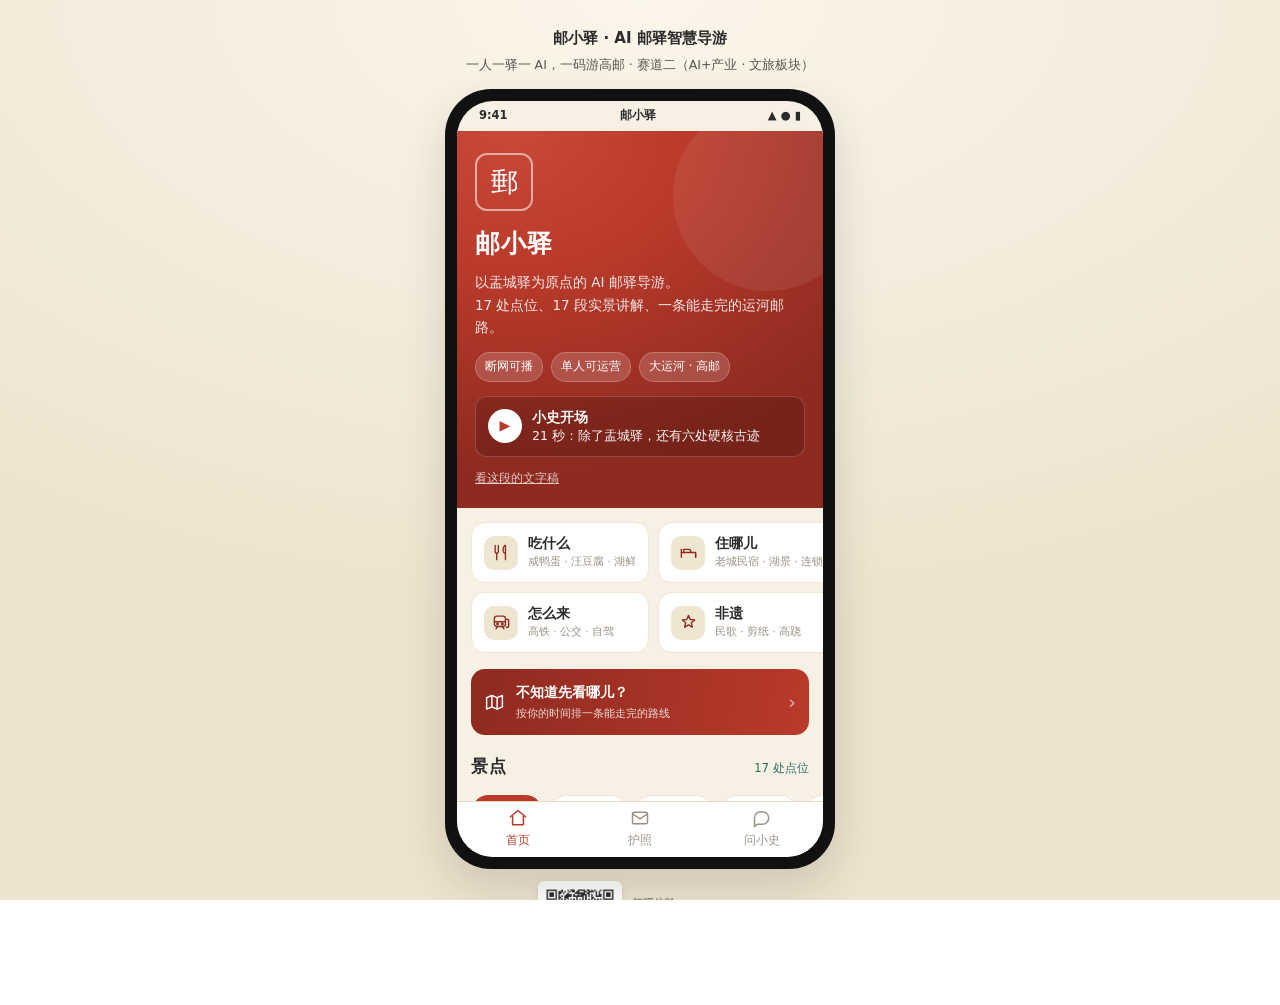
==== docs/index.html @ 798bd51b "feat(pages): 新增 docs/ 作为 GitHub Pages 静态源（不含音频与 key） - build.py 自动同步 docs/：前端运行文件 + 图片，跳过 15MB 音频 - " ====
<!DOCTYPE html>
<html lang="zh-CN">
<head>
<meta charset="utf-8">
<meta name="viewport" content="width=device-width,initial-scale=1,viewport-fit=cover">
<meta name="theme-color" content="#8E2A1F">
<meta name="description" content="邮小驿 · 高邮 AI 邮驿智慧导游：17 处点位讲解、路线生成、数字集邮护照、AI 问答">
<title>邮小驿 · 一码游高邮</title>
<link rel="stylesheet" href="app.css">
</head>
<body>

<div class="page-head">
  <b>邮小驿 · AI 邮驿智慧导游</b>
  一人一驿一 AI，一码游高邮 · 赛道二（AI+产业 · 文旅板块）
</div>

<div class="phone">
  <div class="screen">

    <div class="statusbar"><span>9:41</span><span>邮小驿</span><span>▲ ● ▮</span></div>

    <div class="app-body">
      <div class="banner" id="banner">联网暂时不可用，已切回本地知识库（断网也可继续使用）</div>

      <!-- ============ 首页 ============ -->
      <section class="page active" id="pg-home">
        <div class="hero">
          <div class="seal" id="seal">郵</div>
          <h1>邮小驿</h1>
          <p>以盂城驿为原点的 AI 邮驿导游。<br>17 处点位、17 段实景讲解、一条能走完的运河邮路。</p>
          <div class="badges">
            <span>断网可播</span><span>单人可运营</span><span>大运河 · 高邮</span>
          </div>
          <div class="intro-line" id="introLine">
            <div class="play">▶</div>
            <div class="txt"><b>小史开场</b>21 秒：除了盂城驿，还有六处硬核古迹</div>
          </div>
          <div class="intro-more">
            <button id="introTextBtn">看这段的文字稿</button>
            <div class="intro-text" id="introText"></div>
          </div>
        </div>

        <div class="entry-grid">
          <button class="entry" data-entry="food">
            <div class="e-ico"><svg viewBox="0 0 24 24" fill="none" stroke="currentColor" stroke-width="1.7" stroke-linecap="round" stroke-linejoin="round"><path d="M4 3v8a2 2 0 0 0 2 2h0a2 2 0 0 0 2-2V3"/><path d="M6 13v8"/><path d="M16 3c-1.5 1.5-2 3.5-2 5.5S15 13 16 13h1v8"/><path d="M17 3v10"/></svg></div>
            <div class="e-txt"><b>吃什么</b><span>咸鸭蛋 · 汪豆腐 · 湖鲜</span></div>
          </button>
          <button class="entry" data-entry="stay">
            <div class="e-ico"><svg viewBox="0 0 24 24" fill="none" stroke="currentColor" stroke-width="1.7" stroke-linecap="round" stroke-linejoin="round"><path d="M3 18V8"/><path d="M3 12h18v6"/><path d="M21 18v-4"/><path d="M6 12V8h6a3 3 0 0 1 3 3v1"/></svg></div>
            <div class="e-txt"><b>住哪儿</b><span>老城民宿 · 湖景 · 连锁</span></div>
          </button>
          <button class="entry" data-entry="transport">
            <div class="e-ico"><svg viewBox="0 0 24 24" fill="none" stroke="currentColor" stroke-width="1.7" stroke-linecap="round" stroke-linejoin="round"><rect x="3" y="4" width="14" height="13" rx="3"/><path d="M3 11h14"/><circle cx="7" cy="14" r="1"/><circle cx="13" cy="14" r="1"/><path d="M7 17l-2 3"/><path d="M13 17l2 3"/><path d="M17 8h3a1 1 0 0 1 1 1v8a1 1 0 0 1-1 1h-2"/></svg></div>
            <div class="e-txt"><b>怎么来</b><span>高铁 · 公交 · 自驾</span></div>
          </button>
          <button class="entry" data-entry="heritage">
            <div class="e-ico"><svg viewBox="0 0 24 24" fill="none" stroke="currentColor" stroke-width="1.7" stroke-linecap="round" stroke-linejoin="round"><path d="M12 3l2.2 5.2 5.6.5-4.2 3.7 1.3 5.5L12 15l-4.9 2.9 1.3-5.5-4.2-3.7 5.6-.5z"/></svg></div>
            <div class="e-txt"><b>非遗</b><span>民歌 · 剪纸 · 高跷</span></div>
          </button>
        </div>

        <div class="route-cta" data-go="route">
          <div class="rc-ico"><svg viewBox="0 0 24 24" fill="none" stroke="currentColor" stroke-width="1.7" stroke-linecap="round" stroke-linejoin="round"><path d="M9 4L3 6.5v13L9 17l6 2.5 6-2.5v-13L15 6.5z"/><path d="M9 4v13"/><path d="M15 6.5v13"/></svg></div>
          <div class="rc-txt"><b>不知道先看哪儿？</b><span>按你的时间排一条能走完的路线</span></div>
          <div class="rc-arrow">›</div>
        </div>

        <div class="sec">
          <div class="sec-h"><h3>景点</h3><span class="more" id="spotCount">17 处点位</span></div>
        </div>
        <div class="spot-filter" id="spotFilter"></div>
        <div class="spots" id="spotGrid"></div>
        <p class="hint">客流热度为示意数据，用于演示错峰提示，不代表实时客流。</p>
      </section>

      <!-- ============ 讲解 ============ -->
      <section class="page" id="pg-guide">
        <div class="backbar"><button data-go="home">‹ 返回首页</button><span>景点讲解</span></div>
        <div class="guide-top">
          <div class="row">
            <div class="thumb"><img id="gThumb" alt=""></div>
            <div>
              <h2 id="gName">盂城驿</h2>
              <div class="sub" id="gDesc">明代驿站 · 全国规模最大、保存最完好</div>
            </div>
            <button class="chg" data-go="home">换一处</button>
          </div>
          <div class="modebar" id="modebar"><i class="dot"></i><span id="modeText">演示模式 · 本地知识库 30 条</span></div>
        </div>

        <div class="voice-card" id="voiceCard">
          <button class="vbtn" id="vbtn">▶</button>
          <div class="vmeta">
            <b id="vTitle">盂城驿 · 讲解</b>
            <span id="vSub">24 秒 · 离线可播</span>
            <div class="vsrc" id="vSrc"></div>
            <div class="vprog"><i id="vprog"></i></div>
          </div>
        </div>

        <div class="intro" id="gIntro"></div>

        <div class="park" id="gPark"></div>

        <div class="sec"><div class="sec-h"><h3>这处还能问</h3><span class="more" data-go="chat">去问答</span></div></div>
        <div class="suggests" id="gSuggests"></div>
        <div style="height:8px"></div>
      </section>

      <!-- ============ 路线 ============ -->
      <section class="page" id="pg-route">
        <div class="backbar"><button data-go="home">‹ 返回首页</button><span>路线规划</span></div>
        <div class="sec"><div class="sec-h"><h3>排一条能走完的路线</h3></div></div>
        <div class="picker">
          <select id="selHours">
            <option value="0">我有半天（约 3-4 小时）</option>
            <option value="1" selected>我有一整天（约 7 小时）</option>
            <option value="2">我想住一晚（两日一夜）</option>
            <option value="3">带娃出行（少走路）</option>
            <option value="4">想看红色线路</option>
          </select>
        </div>
        <div class="picker" style="padding-top:0">
          <select id="selStyle">
            <option value="all">不限偏好</option>
            <option value="culture">偏文化古迹</option>
            <option value="food">偏吃喝</option>
            <option value="nature">偏自然风景</option>
            <option value="photo">偏拍照</option>
          </select>
        </div>
        <button class="gen-btn" id="genBtn">生成路线</button>
        <div id="routeBox"></div>
        <p class="hint">路线由规则引擎按「时长 + 偏好 + 点位热度」组合生成，热度为示意数据。</p>
      </section>

      <!-- ============ 护照 ============ -->
      <section class="page" id="pg-passport">
        <div class="passport">
          <h3>数字集邮护照</h3>
          <div class="psub">走到现场 300 米内才能盖章。集齐 17 站，兑换「运河邮路」通关礼。</div>
          <div class="progbar"><i id="progBar"></i></div>
          <div class="prog-num" id="progNum">已集 0 / 17 站</div>
        </div>

        <div class="sec"><div class="sec-h"><h3>运河邮路</h3><span class="more" id="roadToggle">切换 2D</span></div></div>
        <div class="road" id="road"></div>
        <div class="road-tip" id="roadTip">点亮已打卡的邮戳 · 点击下方邮戳册打卡</div>

        <div class="sec"><div class="sec-h"><h3>邮戳册</h3><span class="more" id="resetStamp">清除预览</span></div></div>
        <div class="stamps" id="stampGrid"></div>

        <div class="sec"><div class="sec-h"><h3>景区门票</h3><span class="more" id="ticketNote">暂未开放</span></div></div>
        <div id="ticketList"></div>

        <div class="sec"><div class="sec-h"><h3>商户工具（B 端）</h3></div></div>
        <div class="tool" id="toolCard">
          <h4>一键出宣传文案 / 短视频脚本</h4>
          <div class="tsub">小微门店没有运营，AI 代写。断网可用，联网时由模型润色。</div>
          <select id="shopSel"></select>
          <select id="tplSel">
            <option value="copy">宣传文案（朋友圈 / 大众点评）</option>
            <option value="video">短视频脚本（15 秒口播）</option>
          </select>
          <button class="gen2" id="toolGen">生成</button>
          <div class="out" id="toolOut"></div>
        </div>
        <div style="height:10px"></div>
      </section>

      <!-- ============ 问答 ============ -->
      <section class="page" id="pg-chat">
        <div class="chat-wrap">
          <div class="chat" id="chat"></div>
          <div class="suggests" id="chatSuggests"></div>
          <div class="chat-input">
            <input id="chatInput" placeholder="问点具体的：门票多少？半天怎么玩？" enterkeyhint="send">
            <button id="sendBtn">↑</button>
          </div>
        </div>
      </section>
    </div>

    <nav class="tabbar">
      <button class="tab on" id="tb-home" data-go="home"><span class="ico"><svg viewBox="0 0 24 24" fill="none" stroke="currentColor" stroke-width="1.8" stroke-linecap="round" stroke-linejoin="round"><path d="M3 10.5L12 3l9 7.5"/><path d="M5.5 9.5V20h13V9.5"/></svg></span>首页</button>
      <button class="tab" id="tb-passport" data-go="passport"><span class="ico"><svg viewBox="0 0 24 24" fill="none" stroke="currentColor" stroke-width="1.8" stroke-linecap="round" stroke-linejoin="round"><rect x="3" y="5" width="18" height="14" rx="2"/><path d="M3 7l9 6 9-6"/></svg></span>护照</button>
      <button class="tab" id="tb-chat" data-go="chat"><span class="ico"><svg viewBox="0 0 24 24" fill="none" stroke="currentColor" stroke-width="1.8" stroke-linecap="round" stroke-linejoin="round"><path d="M20 12a7.5 7.5 0 0 1-7.5 7.5H6l-3 3V12a7.5 7.5 0 0 1 7.5-7.5h2A7.5 7.5 0 0 1 20 12z"/></svg></span>问小史</button>
    </nav>

  </div>

</div>

<div class="qr-line" id="qrLine"></div>

<!-- 管理员面板 -->
<div class="sheet" id="adminSheet">
  <div class="panel">
    <h3>管理员设置</h3>
    <p>只有管理员可以开启实时联网。口令在服务端校验，页面不保存任何密钥。</p>
    <input id="adminInput" type="password" placeholder="输入管理员口令" autocomplete="off">
    <div class="kv" id="adminKv"></div>
    <div class="row">
      <button class="ghost" id="adminCancel">取消</button>
      <button class="primary" id="adminOk">解锁</button>
    </div>
  </div>
</div>

<!-- 通用详情层：吃 / 住 / 行 / 非遗 / 门票 共用 -->
<div class="sheet detail" id="detailSheet">
  <div class="panel">
    <div class="d-head">
      <h3 id="dTitle">详情</h3>
      <button class="d-close" id="dClose">✕</button>
    </div>
    <div class="d-body" id="dBody"></div>
  </div>
</div>

<div class="toast" id="toast"></div>

<script src="data.js"></script>
<!-- 本地配置：存在则用真实密钥，不存在自动降级（config.js 不入库） -->
<script>
(function () {
  var s = document.createElement("script");
  s.src = "config.js";
  s.onerror = function () {
    // 没配 config.js 时给一份安全默认值，保证功能可跑
    window.YXY_CONFIG = window.YXY_CONFIG || { map: { tk: "" }, api: { base: "" }, geo: { radius: 300 } };
  };
  document.write(s.outerHTML);
})();
</script>
<script src="shared/qa.js"></script>
<script src="shared/map.js"></script>
<script src="app.js"></script>
</body>
</html>
---- docs/app.css ----
/* 邮小驿 · 样式（移动优先，桌面 >=500px 才套手机壳） */
:root{
  --red:#B93A2B; --red-d:#8E2A1F; --teal:#2F6E63; --gold:#C99A3F;
  --ink:#2B2B2B; --ink-2:#5A554E; --paper:#F7F1E5; --paper-2:#EFE6D2; --paper-3:#E4D9C0;
  --tab-h:56px; --app-h:100vh; --safe-b:0px;
  --shadow:0 18px 44px rgba(43,43,43,.16);
  --r:14px;
}
@supports (height:100dvh){ :root{ --app-h:100dvh; } }
@supports (padding:env(safe-area-inset-bottom)){ :root{ --safe-b:env(safe-area-inset-bottom); } }

*{box-sizing:border-box;-webkit-tap-highlight-color:transparent}
html,body{height:100%;margin:0;overflow:hidden;overscroll-behavior:none}
body{
  background:var(--paper);color:var(--ink);
  font:15px/1.7 -apple-system,BlinkMacSystemFont,"PingFang SC","Microsoft YaHei",system-ui,sans-serif;
  display:block;padding:0;
}
img{display:block;max-width:100%}
button{font:inherit;color:inherit;border:0;background:none;padding:0;cursor:pointer}

/* ===== 手机壳：移动端是真全屏 ===== */
.phone{width:100%;height:var(--app-h);padding:0;background:transparent;position:relative}
.screen{width:100%;height:100%;background:var(--paper);display:flex;flex-direction:column;overflow:hidden;position:relative}

/* 真机上不需要模拟状态栏 / 桌面标题 / 二维码 */
.statusbar,.notch,.page-head{display:none}

.app-body{flex:1;min-height:0;position:relative}

.page{position:absolute;inset:0;overflow-y:auto;overflow-x:hidden;display:none;
  -webkit-overflow-scrolling:touch;overscroll-behavior:contain;
  padding-bottom:calc(var(--tab-h) + var(--safe-b) + 14px)}
.page.active{display:block;animation:fade .22s ease}
@keyframes fade{from{opacity:.4;transform:translateY(6px)}to{opacity:1;transform:none}}

/* 问答页自己管滚动，不要再叠 tabbar 内边距 */
#pg-chat{overflow:hidden;padding-bottom:0}
body.kb-open .tabbar{display:none}
.qr-line{display:none}

/* ===== 底部 tab ===== */
.tabbar{height:calc(var(--tab-h) + var(--safe-b));padding-bottom:var(--safe-b);
  display:flex;background:#fff;border-top:1px solid var(--paper-3);flex-shrink:0;z-index:20}
.tab{flex:1;display:flex;flex-direction:column;align-items:center;justify-content:center;gap:2px;
  color:#9A9288;font-size:12px;transition:color .15s}
.tab .ico{font-size:21px;line-height:1}
.tab.on{color:var(--red)}
.tab:active{background:#FBF7EE}

/* ===== 首页 hero ===== */
.hero{position:relative;padding:22px 18px 18px;background:
  radial-gradient(120% 90% at 15% 0%, #C8493A 0%, #B93A2B 42%, #8E2A1F 100%);
  color:#fff;overflow:hidden}
.hero::after{content:"";position:absolute;right:-40px;top:-30px;width:190px;height:190px;border-radius:50%;
  background:rgba(255,255,255,.07)}
.hero .seal{width:58px;height:58px;border:2px solid rgba(255,255,255,.55);border-radius:12px;
  display:flex;align-items:center;justify-content:center;font-size:27px;margin-bottom:12px}
.hero h1{margin:0 0 6px;font-size:25px;letter-spacing:1px;font-weight:700}
.hero p{margin:0;font-size:13.5px;opacity:.88;line-height:1.65}
.hero .badges{display:flex;gap:8px;flex-wrap:wrap;margin-top:14px}
.hero .badges span{font-size:11.5px;padding:4px 9px;border-radius:20px;background:rgba(255,255,255,.16);
  border:1px solid rgba(255,255,255,.22)}
.hero .intro-line{margin-top:14px;display:flex;align-items:center;gap:10px;background:rgba(0,0,0,.16);
  border:1px solid rgba(255,255,255,.18);border-radius:12px;padding:10px 12px}
.hero .intro-line .play{width:34px;height:34px;border-radius:50%;background:#fff;color:var(--red);
  display:flex;align-items:center;justify-content:center;font-size:14px;flex-shrink:0}
.hero .intro-line .txt{font-size:12.5px;line-height:1.5;opacity:.95}
.hero .intro-line .txt b{display:block;font-size:13.5px;font-weight:600}
.hero .intro-more{margin-top:8px}
.hero .intro-more button{font-size:11.5px;color:rgba(255,255,255,.75);text-decoration:underline}
.hero .intro-text{display:none;font-size:12px;line-height:1.75;color:rgba(255,255,255,.85);
  background:rgba(0,0,0,.18);border-radius:10px;padding:10px 12px;margin-top:8px}
.hero .intro-text.show{display:block}

/* 快捷入口 */
/* 首页四大入口：吃 / 住 / 行 / 非遗 */
.entry-grid{display:grid;grid-template-columns:1fr 1fr;gap:9px;padding:14px 14px 4px}
.entry{display:flex;align-items:center;gap:10px;background:#fff;border:1px solid #F0E7D4;
  border-radius:var(--r);padding:11px 12px;text-align:left;transition:transform .12s,background .12s}
.entry:active{transform:scale(.975);background:#FBF7EE}
.entry .e-ico{width:34px;height:34px;flex-shrink:0;border-radius:10px;display:flex;
  align-items:center;justify-content:center;background:var(--paper-2);color:var(--red-d)}
.entry .e-ico svg{width:19px;height:19px}
.route-cta .rc-ico svg{width:21px;height:21px;display:block}
.tabbar .ico svg{width:20px;height:20px;display:block;margin:0 auto}
.entry .e-txt{min-width:0}
.entry .e-txt b{display:block;font-size:13.5px;line-height:1.35}
.entry .e-txt span{display:block;font-size:10.5px;color:#9A9186;margin-top:1px;
  white-space:nowrap;overflow:hidden;text-overflow:ellipsis}

/* ===== 通用区块 ===== */
.sec{padding:16px 14px 4px}
.sec-h{display:flex;align-items:baseline;justify-content:space-between;margin-bottom:10px}
.sec-h h3{margin:0;font-size:16.5px;letter-spacing:.5px}
.sec-h .more{font-size:12px;color:var(--teal)}
.sec-h .more:active{opacity:.6}
.hint{font-size:11.5px;color:#9A9288;padding:2px 14px 8px;line-height:1.6}

/* 景点卡（两列实景网格） */
.spot-filter{display:flex;gap:7px;overflow-x:auto;padding:0 14px 12px;scrollbar-width:none}
.spot-filter::-webkit-scrollbar{display:none}
.spot-filter button{flex:0 0 auto;font-size:12.5px;padding:6px 12px;border-radius:20px;
  background:#fff;border:1px solid #EFE6D2;color:var(--ink-2)}
.spot-filter button.on{background:var(--red);border-color:var(--red);color:#fff}

.spots{display:grid;grid-template-columns:1fr 1fr;gap:10px;padding:0 14px 8px}
.spot{background:#fff;border-radius:var(--r);overflow:hidden;border:1px solid #F0E7D4;
  box-shadow:0 2px 10px rgba(43,43,43,.05);position:relative}
.spot:active{transform:scale(.985)}
.spot .pic{position:relative;width:100%;aspect-ratio:4/3;background:var(--paper-2);overflow:hidden}
.spot .pic img{width:100%;height:100%;object-fit:cover}
.spot .pic .cat{position:absolute;left:8px;top:8px;font-size:10.5px;color:#fff;padding:2px 7px;
  border-radius:10px;background:rgba(43,43,43,.55);backdrop-filter:blur(4px)}
.spot .pic .cat.hist{background:rgba(185,58,43,.86)}
.spot .pic .cat.museum{background:rgba(60,84,112,.86)}
.spot .pic .cat.nature{background:rgba(47,110,99,.86)}
.spot .pic .cat.food{background:rgba(201,154,63,.9)}
.spot .info{padding:9px 10px 10px}
.spot .info h4{margin:0 0 3px;font-size:14.5px;font-weight:600}
.spot .info p{margin:0;font-size:11.5px;color:#8B8378;line-height:1.5}
.spot .badge-audio{position:absolute;right:8px;bottom:8px;font-size:10px;background:rgba(255,255,255,.92);
  color:var(--red);padding:2px 7px;border-radius:10px;font-weight:600}

/* ===== 讲解页 ===== */
.guide-top{padding:14px 14px 10px;background:#fff;border-bottom:1px solid #F2EADA;position:sticky;top:0;z-index:6}
.guide-top .row{display:flex;align-items:center;gap:10px}
.guide-top .thumb{width:52px;height:52px;border-radius:11px;overflow:hidden;background:var(--paper-2);flex-shrink:0}
.guide-top .thumb img{width:100%;height:100%;object-fit:cover}
.guide-top h2{margin:0;font-size:17px;font-weight:600}
.guide-top .sub{font-size:11.5px;color:#8B8378;margin-top:2px}
.guide-top .chg{margin-left:auto;font-size:12px;color:var(--teal);flex-shrink:0}

.modebar{display:flex;align-items:center;gap:6px;font-size:11px;color:#8B8378;margin-top:9px}
.modebar .dot{width:7px;height:7px;border-radius:50%;background:#B4ADA2;flex-shrink:0}
.modebar.live .dot{background:#2FA36B;box-shadow:0 0 0 3px rgba(47,163,107,.16)}
.modebar.fail .dot{background:#D9534F;box-shadow:0 0 0 3px rgba(217,83,79,.16)}

/* 语音条 */
.voice-card{margin:12px 14px;background:#fff;border:1px solid #F0E7D4;border-radius:var(--r);padding:12px 13px;
  display:flex;align-items:center;gap:11px;box-shadow:0 2px 10px rgba(43,43,43,.05)}
.voice-card .vbtn{width:44px;height:44px;border-radius:50%;background:var(--red);color:#fff;flex-shrink:0;
  display:flex;align-items:center;justify-content:center;font-size:16px}
.voice-card.playing .vbtn{background:var(--red-d)}
.voice-card.failed .vbtn{background:#B4ADA2}
.voice-card .vmeta{flex:1;min-width:0}
.voice-card .vmeta b{font-size:13.5px;display:block;font-weight:600}
.voice-card .vmeta span{font-size:11.5px;color:#8B8378;line-height:1.5;display:block}
.voice-card .vsrc{font-size:10.5px;margin-top:3px;display:block}
.voice-card .vsrc.official{color:var(--teal)}
.voice-card .vsrc.ai{color:#A39B8E}
.voice-card .vprog{height:3px;background:var(--paper-3);border-radius:2px;margin-top:7px;overflow:hidden}
.voice-card .vprog i{display:block;height:100%;width:0;background:var(--red);transition:width .2s linear}

/* 讲解正文 */
.intro{padding:0 14px 14px}
.intro p{margin:0 0 8px;font-size:14.5px;line-height:1.85;color:#3A3733;text-align:justify}
.intro .src{font-size:11px;color:#A39B8E;margin-top:6px;line-height:1.6}

/* 问答 */
.chat-wrap{display:flex;flex-direction:column;height:100%}
.chat{flex:1;min-height:0;overflow-y:auto;-webkit-overflow-scrolling:touch;padding:12px 14px 4px;
  overscroll-behavior:contain}
.msg{display:flex;margin-bottom:12px}
.msg .bub{max-width:82%;padding:10px 12px;border-radius:12px;font-size:14px;line-height:1.7;
  white-space:pre-wrap;word-break:break-word}
.msg.ai .bub{background:#fff;border:1px solid #F0E7D4;border-top-left-radius:4px}
.msg.user{justify-content:flex-end}
.msg.user .bub{background:var(--red);color:#fff;border-top-right-radius:4px}
.msg .src{margin-top:7px;font-size:10.5px;color:#A39B8E;line-height:1.6;border-top:1px dashed #EFE6D2;padding-top:6px}
.msg .src a{color:var(--teal);text-decoration:none;display:block;overflow:hidden;text-overflow:ellipsis;white-space:nowrap}
.msg .tip{font-size:10px;color:#B4ADA2;margin-top:5px}
.msg .speak{display:inline-flex;align-items:center;justify-content:center;margin-top:8px;
  min-width:44px;height:30px;padding:0 12px;border-radius:15px;background:var(--paper);
  border:1px solid #EFE6D2;font-size:12px;color:var(--teal);gap:4px}
.msg .speak:active{background:#F3EBD9}
.suggests{display:flex;gap:7px;overflow-x:auto;padding:8px 14px;scrollbar-width:none;background:var(--paper)}
.suggests::-webkit-scrollbar{display:none}
.suggests button{flex:0 0 auto;font-size:12px;padding:6px 11px;border-radius:16px;background:#fff;
  border:1px solid #EFE6D2;color:var(--ink-2)}
.chat-input{display:flex;gap:8px;padding:10px 12px calc(10px + var(--safe-b));background:#fff;
  border-top:1px solid #F2EADA;flex-shrink:0}
.chat-input input{flex:1;min-width:0;border:1px solid #EFE6D2;background:var(--paper);border-radius:20px;
  padding:10px 14px;font-size:14px;outline:none}
.chat-input input:focus{border-color:#D9C9A6}
.chat-input button{width:40px;height:40px;border-radius:50%;background:var(--red);color:#fff;flex-shrink:0;
  font-size:15px}

/* ===== 路线 ===== */
.picker{display:flex;gap:8px;padding:14px}
.picker select{flex:1;appearance:none;background:#fff;border:1px solid #EFE6D2;border-radius:10px;
  padding:9px 12px;font-size:13.5px;color:var(--ink);outline:none}
.gen-btn{display:block;width:calc(100% - 28px);margin:0 14px 14px;padding:12px;border-radius:12px;
  background:var(--teal);color:#fff;font-size:14.5px;font-weight:600;text-align:center}
.gen-btn:active{transform:scale(.99);background:#276056}
.route{margin:0 14px 16px;background:#fff;border:1px solid #F0E7D4;border-radius:var(--r);padding:14px;
  box-shadow:0 2px 10px rgba(43,43,43,.05)}
.route h4{margin:0 0 3px;font-size:15.5px}
.route .rmeta{font-size:11.5px;color:#8B8378;margin-bottom:10px}
.timeline{position:relative;padding-left:20px}
.timeline::before{content:"";position:absolute;left:5px;top:6px;bottom:8px;width:2px;background:var(--paper-3)}
.stop{position:relative;padding:0 0 14px}
.stop::before{content:"";position:absolute;left:-19px;top:6px;width:9px;height:9px;border-radius:50%;
  background:#fff;border:2px solid var(--red)}
.stop h5{margin:0 0 2px;font-size:14px;font-weight:600}
.stop p{margin:0;font-size:12.5px;color:#7C756A;line-height:1.6}
.stop .time{font-size:11px;color:var(--teal);margin-top:3px}
.peak{display:inline-block;font-size:10.5px;padding:1px 7px;border-radius:8px;background:#FBEDE9;
  color:var(--red);margin-left:6px}

/* ===== 护照 ===== */
.passport{margin:14px;background:linear-gradient(160deg,#8E2A1F,#B93A2B 55%,#C8493A);border-radius:16px;
  padding:16px;color:#fff;position:relative;overflow:hidden}
.passport::after{content:"郵";position:absolute;right:-6px;bottom:-28px;font-size:120px;opacity:.1;
  font-family:serif}
.passport h3{margin:0 0 4px;font-size:17px}
.passport .psub{font-size:12px;opacity:.85;margin-bottom:12px}
.progbar{height:6px;border-radius:4px;background:rgba(255,255,255,.25);overflow:hidden}
.progbar i{display:block;height:100%;width:0;background:#fff;transition:width .3s}
.prog-num{font-size:12px;margin-top:8px;opacity:.9}
.stamps{display:grid;grid-template-columns:repeat(4,1fr);gap:9px;padding:0 14px 14px}
.stamp{background:#fff;border:1px solid #F0E7D4;border-radius:11px;padding:6px 4px;text-align:center;
  position:relative;overflow:hidden}
.stamp .s-ico{width:100%;aspect-ratio:1;border-radius:8px;overflow:hidden;background:var(--paper-3);
  display:flex;align-items:center;justify-content:center;font-size:20px}
.stamp .s-ico img{width:100%;height:100%;object-fit:cover;
  filter:grayscale(1) contrast(.92) brightness(1.06);opacity:.42;
  transition:filter .45s ease,opacity .45s ease,transform .45s ease}
.stamp.got .s-ico img{filter:none;opacity:1;transform:scale(1.02)}
.stamp.got{border-color:var(--red);box-shadow:0 0 0 2px rgba(185,58,43,.12)}
/* 勾选标记压在图片区右上角：之前贴在卡片 top:2px，和邮戳图形顶部的橙色圆点叠在一起，
   看着像"多了一个点"。往内收 6px、加白描边，跟彩色邮戳区分开 */
.stamp.got::after{content:"✓";position:absolute;right:6px;top:8px;font-size:11px;color:#fff;
  background:var(--red);border:1.5px solid #fff;border-radius:50%;
  width:16px;height:16px;line-height:14px;box-shadow:0 1px 3px rgba(0,0,0,.22)}
.stamp.preview .s-ico img{filter:grayscale(.55) contrast(1);opacity:.8}
.stamp.preview{border-style:dashed;border-color:var(--gold)}
.stamp.preview::after{content:"预览";position:absolute;right:6px;top:8px;font-size:9px;color:#fff;
  background:var(--gold);border-radius:8px;padding:0 4px;line-height:14px}
.stamp span{display:block;font-size:11.5px;margin-top:4px;color:var(--ink-2);line-height:1.35;
  overflow:hidden;text-overflow:ellipsis;white-space:nowrap}
.stamp.got span{color:var(--red);font-weight:600}

/* 运河邮路 · 真实地图 */
.road{margin:0 14px 6px;border-radius:var(--r);overflow:hidden;background:#14342F;position:relative;
  aspect-ratio:4/3.15;touch-action:none;user-select:none;-webkit-user-select:none;
  border:1px solid rgba(20,52,47,.14);box-shadow:0 6px 18px rgba(20,52,47,.14)}
.road canvas{display:block;width:100%;height:100%;cursor:grab}
.road canvas:active{cursor:grabbing}
.road-tip{margin:0 14px 14px;font-size:11px;color:#8B8378;text-align:center}

/* 地图 HUD */
.yx-map{position:relative;overflow:hidden;background:#0C2622}
.yx-map-hud{position:absolute;left:10px;top:9px;pointer-events:none}
.yx-map-count{display:inline-block;font-size:11px;font-weight:600;color:#FFE7C4;
  background:rgba(12,26,23,.74);border:1px solid rgba(201,154,63,.38);
  padding:3px 9px;border-radius:999px;backdrop-filter:blur(3px)}
.yx-map-ctrl{position:absolute;right:9px;top:9px;display:flex;flex-direction:column;gap:5px}
.yx-map-ctrl button{width:27px;height:27px;border-radius:8px;font-size:13px;line-height:1;
  color:#F2EADA;background:rgba(12,26,23,.72);border:1px solid rgba(255,255,255,.16);
  display:flex;align-items:center;justify-content:center;backdrop-filter:blur(3px);
  transition:background .15s}
.yx-map-ctrl button:active{background:rgba(201,154,63,.55)}
.yx-map-ctrl button[data-act="2d"]{font-size:10.5px;font-weight:700}
.yx-map-badge{position:absolute;right:9px;bottom:8px;font-size:9.5px;color:rgba(255,255,255,.72);
  background:rgba(12,26,23,.72);padding:2px 7px;border-radius:6px;pointer-events:none;
  max-width:calc(100% - 88px);white-space:nowrap;overflow:hidden;text-overflow:ellipsis}

/* ===== FAQ ===== */
.faq-cats{display:flex;gap:7px;overflow-x:auto;padding:14px;scrollbar-width:none}
.faq-cats::-webkit-scrollbar{display:none}
.faq-cats button{flex:0 0 auto;font-size:12.5px;padding:6px 12px;border-radius:20px;background:#fff;
  border:1px solid #EFE6D2;color:var(--ink-2)}
.faq-cats button.on{background:var(--teal);border-color:var(--teal);color:#fff}
.faq{margin:0 14px 9px;background:#fff;border:1px solid #F0E7D4;border-radius:11px;overflow:hidden}
.faq summary{padding:12px 13px;font-size:14px;font-weight:500;list-style:none;display:flex;gap:8px;align-items:flex-start}
.faq summary::-webkit-details-marker{display:none}
.faq summary::before{content:"Q";color:var(--red);font-weight:700;font-size:12px;margin-top:2px}
.faq .a{padding:0 13px 12px 27px;font-size:13px;color:#5A554E;line-height:1.75}
.faq .a .src{display:block;font-size:10.5px;color:#B4ADA2;margin-top:5px}

/* 商户工具卡 */
.tool{margin:0 14px 12px;background:#fff;border:1px solid #F0E7D4;border-radius:var(--r);padding:13px}
.tool h4{margin:0 0 4px;font-size:14.5px}
.tool .tsub{font-size:11.5px;color:#8B8378;margin-bottom:9px}
.tool select{width:100%;appearance:none;background:var(--paper);border:1px solid #EFE6D2;border-radius:9px;
  padding:8px 11px;font-size:13px;margin-bottom:9px;outline:none}
.tool .gen2{width:100%;padding:10px;border-radius:10px;background:var(--gold);color:#fff;font-size:13.5px;
  font-weight:600;text-align:center}
.tool .out{margin-top:10px;font-size:13px;line-height:1.8;color:#3A3733}
.tool .out .line{padding:8px 10px;background:var(--paper);border-radius:9px;margin-bottom:7px;position:relative}
.tool .out .line .cp{position:absolute;right:8px;top:6px;font-size:10.5px;color:var(--teal)}
.tool .ai-note{font-size:10.5px;color:#B4ADA2;margin-top:6px;line-height:1.6}

/* ===== 景区门票（暂未开放） ===== */
.tk-card{margin:0 14px 10px;background:#fff;border:1px solid #F0E7D4;border-radius:var(--r);padding:12px 13px}
.tk-top{display:flex;align-items:baseline;justify-content:space-between;gap:10px}
.tk-top b{font-size:14.5px}
.tk-price{font-size:13px;color:var(--red);font-weight:600;white-space:nowrap}
.tk-price.free{color:var(--teal)}
.tk-meta{font-size:11.5px;color:#8B8378;margin-top:4px}
.tk-foot{display:flex;align-items:center;justify-content:space-between;gap:10px;margin-top:10px;
  padding-top:9px;border-top:1px dashed #EFE6D2}
.tk-tag{font-size:11px;color:#B4ADA2}
.tk-btn{padding:6px 16px;border-radius:999px;background:var(--paper-2);color:#A79E90;
  font-size:12.5px;font-weight:600;cursor:not-allowed}
.tk-note{margin:4px 14px 0;padding:11px 13px;background:rgba(201,154,63,.09);border:1px solid rgba(201,154,63,.24);
  border-radius:11px;font-size:11.5px;line-height:1.75;color:#8A7241}

/* 返回条（讲解 / 路线这类二级页） */
.backbar{display:flex;align-items:center;gap:10px;padding:10px 14px 2px;font-size:12px;color:#9A9186}
.backbar button{font-size:13px;color:var(--ink-2);padding:2px 0}
.backbar span{flex:1;text-align:right;font-size:11px;color:#B4ADA2}

/* 首页路线 CTA */
.route-cta{display:flex;align-items:center;gap:11px;margin:12px 14px 2px;padding:12px 13px;
  background:linear-gradient(100deg,#8E2A1F,#B93A2B);border-radius:var(--r);color:#fff}
.route-cta .rc-ico{font-size:19px}
.route-cta .rc-txt{flex:1;min-width:0}
.route-cta .rc-txt b{display:block;font-size:13.5px}
.route-cta .rc-txt span{display:block;font-size:10.5px;opacity:.82;margin-top:1px}
.route-cta .rc-arrow{font-size:20px;opacity:.6}
.route-cta:active{filter:brightness(.94)}

/* ===== 详情滑入层（吃/住/行/非遗） ===== */
.sheet.detail .panel{max-height:82vh;display:flex;flex-direction:column;padding-top:14px}
.d-head{display:flex;align-items:center;justify-content:space-between;gap:10px;margin-bottom:10px;
  padding-bottom:9px;border-bottom:1px solid #F0E7D4;flex-shrink:0}
.d-head h3{margin:0;font-size:15.5px}
.d-close{width:26px;height:26px;border-radius:50%;background:var(--paper-2);color:#877E72;
  font-size:12px;display:flex;align-items:center;justify-content:center;flex-shrink:0}
.d-body{overflow-y:auto;-webkit-overflow-scrolling:touch;padding-bottom:6px}
.d-card{background:#fff;border:1px solid #F0E7D4;border-radius:12px;padding:11px 12px;margin-bottom:9px}
.d-card-h{display:flex;align-items:baseline;justify-content:space-between;gap:10px}
.d-card-h b{font-size:14px}
.d-price{font-size:12.5px;color:var(--red);font-weight:600;white-space:nowrap}
.d-tag{display:inline-block;font-size:10px;color:var(--teal);background:rgba(47,110,99,.09);
  border-radius:5px;padding:1px 6px;margin-top:4px}
.d-desc{font-size:12.5px;color:#5A554E;line-height:1.7;margin-top:5px}
.d-line{font-size:11.5px;color:#6B655C;line-height:1.7;margin-top:4px;display:flex;gap:6px}
.d-line i{flex-shrink:0;font-style:normal;color:#A79E90;font-size:10.5px;min-width:26px;padding-top:1px}
.d-line.ok i{color:#4E8F72}
.d-line.warn i{color:#B98A2B}
.d-line.q i{color:var(--red)}
.d-a{margin-top:6px;padding:8px 10px;background:var(--paper);border-radius:8px;
  font-size:12.5px;line-height:1.8;color:#3A3733}
.d-src{margin-top:6px;font-size:10px;color:#B4ADA2;line-height:1.6}
.d-ul{margin:6px 0 0;padding-left:17px;font-size:12px;color:#5A554E;line-height:1.85}
.d-note{margin:2px 0 8px;padding:9px 11px;background:rgba(201,154,63,.08);
  border:1px solid rgba(201,154,63,.22);border-radius:9px;font-size:11px;line-height:1.7;color:#8A7241}

/* ===== 弹层 / toast ===== */
.toast{position:fixed;left:50%;top:22%;transform:translate(-50%,-8px);background:rgba(43,43,43,.92);
  color:#fff;font-size:13px;padding:10px 15px;border-radius:10px;max-width:78%;text-align:center;
  line-height:1.55;opacity:0;pointer-events:none;transition:opacity .2s,transform .2s;z-index:99}
.toast.show{opacity:1;transform:translate(-50%,0)}

.sheet{position:fixed;inset:0;background:rgba(20,18,16,.5);display:none;align-items:flex-end;z-index:90}
.sheet.show{display:flex}
.sheet .panel{width:100%;background:#fff;border-radius:18px 18px 0 0;padding:18px 16px
  calc(18px + var(--safe-b));max-width:520px;margin:0 auto}
.sheet h3{margin:0 0 4px;font-size:16px}
.sheet p{margin:0 0 12px;font-size:12.5px;color:#8B8378;line-height:1.6}
.sheet input{width:100%;border:1px solid #EFE6D2;border-radius:10px;padding:11px 13px;font-size:14px;
  outline:none;margin-bottom:10px;background:var(--paper)}
.sheet .row{display:flex;gap:9px}
.sheet .row button{flex:1;padding:11px;border-radius:10px;font-size:14px;text-align:center}
.sheet .primary{background:var(--red);color:#fff;font-weight:600}
.sheet .ghost{background:var(--paper);color:var(--ink-2)}
.sheet .kv{font-size:12px;color:#8B8378;line-height:1.9;margin-bottom:10px}
.sheet .kv b{color:var(--ink)}

/* 降级横条 */
.banner{display:none;position:absolute;left:0;right:0;top:0;z-index:30;
  background:#FDECEA;color:#8E2A1F;font-size:12px;padding:7px 14px;text-align:center;
  border-bottom:1px solid #F3D7D2}
.banner.show{display:block}
.hero .intro-line.playing{background:rgba(0,0,0,.26)}
.hero .intro-line.playing .play{background:#FFE9E3}

/* ===== 桌面：>=500px 恢复手机壳 ===== */
@media (min-width:500px){
  body{display:flex;flex-direction:column;align-items:center;padding:26px 16px 40px;overflow:auto;
    background:radial-gradient(90% 70% at 50% 0%,#FBF6EA,#EDE3CE)}
  .phone{width:390px;height:780px;padding:12px;border-radius:46px;background:#111;
    box-shadow:var(--shadow);flex-shrink:0}
  .screen{border-radius:36px}
  .statusbar{display:flex;align-items:center;justify-content:space-between;height:30px;padding:0 22px;
    font-size:11.5px;color:var(--ink);flex-shrink:0;font-weight:600}
  .page-head{display:block;text-align:center;margin-bottom:14px;color:var(--ink-2);font-size:12.5px}
  .page-head b{display:block;color:var(--ink);font-size:15px;margin-bottom:2px}
  .qr-line{display:flex;align-items:center;gap:10px;margin-top:12px;font-size:11px;color:#8B8378}
  .qr-line img{width:84px;height:84px;border:4px solid #fff;border-radius:6px;box-shadow:0 2px 8px rgba(0,0,0,.08)}
  .tabbar{border-radius:0 0 36px 36px}
  .toast{position:absolute;max-width:70%}
  .sheet{position:fixed}
}
@media (min-width:500px){
  .app-wrap{display:flex;flex-direction:column;align-items:center}
}

/* ===== 到达与停车（原型） ===== */
.park{padding:0 14px 14px}
.park-h{display:flex;align-items:center;gap:8px;margin-bottom:9px}
.park-h b{font-size:13.5px;color:var(--ink);font-weight:600}
.park-tag{font-size:10.5px;color:#8A7A5E;background:var(--paper-2);border-radius:999px;padding:2px 8px}
.park-grid{display:grid;grid-template-columns:1fr 1fr auto;gap:7px}
.park-btn{display:flex;align-items:center;justify-content:center;height:38px;border-radius:10px;
  background:var(--teal);color:#fff;font-size:12.5px;text-align:center;text-decoration:none;padding:0 6px}
.park-btn.ghost2{background:var(--paper-2);color:var(--ink-2);border:1px solid var(--paper-3);width:auto;padding:0 10px}
.park-btn:active{opacity:.86}
.park-note{margin-top:9px;font-size:10.5px;line-height:1.7;color:#9A9288}

/* ===== 气泡动作按钮（诉求单号/导出） ===== */
.msg .acts{display:flex;flex-wrap:wrap;gap:6px;margin-top:9px}
.msg .act{font-size:11.5px;color:var(--teal);border:1px solid #D8E4DE;background:#fff;
  border-radius:999px;padding:4px 10px}
.msg .act:active{background:#F1F6F3}
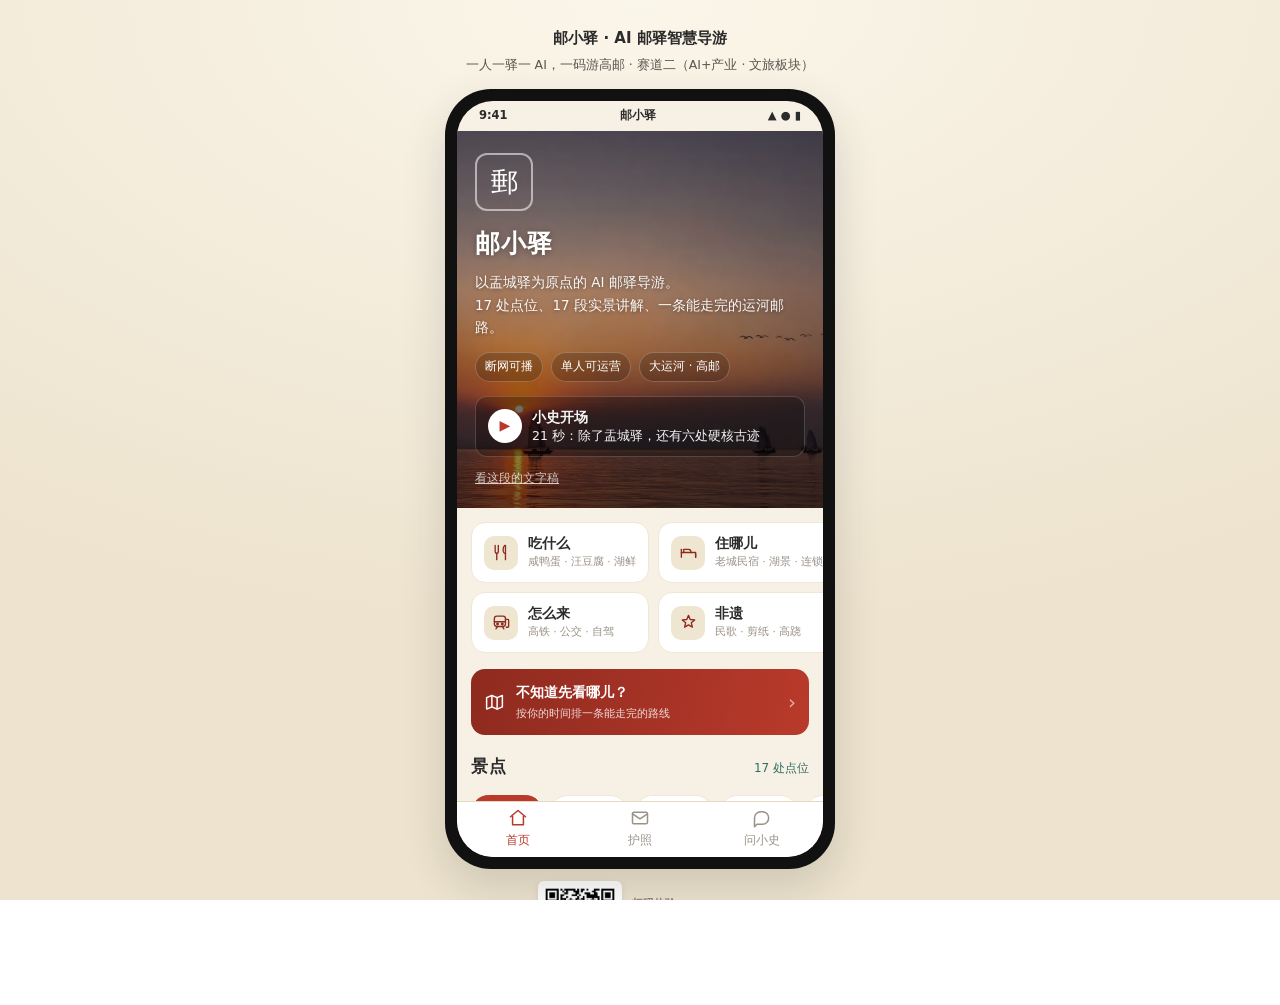
==== commit fe07f931: "feat: 接 DeepSeek 做 AI 兜底，补商业模式说明，当铺图换为项目方实拍 - AI 兜底（新增 tools/proxy.mjs）：纯静态页面不能直连大模型，改由本地代理   代持 key" ====
--- a/docs/index.html
+++ b/docs/index.html
@@ -73,6 +73,12 @@
         <div class="spot-filter" id="spotFilter"></div>
         <div class="spots" id="spotGrid"></div>
         <p class="hint">客流热度为示意数据，用于演示错峰提示，不代表实时客流。</p>
+
+        <button class="biz-entry" id="bizEntry">
+          <span class="bi-ico">¥</span>
+          <span class="bi-txt"><b>这门生意怎么做</b><span>三条收入线 · 单县测算 · 复制路径</span></span>
+          <span class="bi-arrow">›</span>
+        </button>
       </section>
 
       <!-- ============ 讲解 ============ -->
@@ -206,6 +212,52 @@
       <button class="ghost" id="adminCancel">取消</button>
       <button class="primary" id="adminOk">解锁</button>
     </div>
+  </div>
+</div>
+
+<!-- 商业模式说明 -->
+<div class="sheet" id="bizSheet">
+  <div class="panel biz-panel">
+    <h3>一个人怎么靠它赚钱</h3>
+    <p class="biz-lead">OPC 模式：单人 + AI 运营一个县，边际成本趋近于零。</p>
+
+    <div class="biz-sec">
+      <h4>收入 · 三条线</h4>
+      <div class="biz-item">
+        <b>① 景区年费（主收入）</b>
+        <p>一个县按 20 个点位、<em>3000 元 / 点位 / 年</em> 计，约 <em>6 万元 / 年</em>。<br>
+        对标人工：一个景区请 2 名讲解员，一年人力 10 万起，且只能覆盖白天、只讲一个点。邮小驿覆盖 17 个点位、24 小时、断网能用。</p>
+      </div>
+      <div class="biz-item">
+        <b>② 政府购买服务</b>
+        <p>文旅局把「县域导览基础设施」当公共服务采购，同类县域项目预算区间 <em>8–15 万 / 年</em>。这部分不靠游客付费，靠公共价值。</p>
+      </div>
+      <div class="biz-item">
+        <b>③ 商户推广位</b>
+        <p>吃住行商户入驻，<em>500 元 / 月 / 家</em>；一个县 30 家约 <em>18 万元 / 年</em>。可包月也可按点击抽成，商户自己选。</p>
+      </div>
+    </div>
+
+    <div class="biz-sec">
+      <h4>成本 · 为什么一个人干得动</h4>
+      <div class="biz-cols">
+        <div><span>内容制作</span><b>一次性 2 人周</b></div>
+        <div><span>托管</span><b>年支出 &lt; 500 元</b></div>
+        <div><span>AI 调用</span><b>本地为主，基本 0</b></div>
+        <div><span>季度更新</span><b>半人日</b></div>
+      </div>
+      <p class="biz-note">整套前端是纯静态的：没有数据库、没有后端服务器、没有运维值守。这是「一个人能运营」的前提，也是敢按点位收年费的底气。</p>
+    </div>
+
+    <div class="biz-sec">
+      <h4>复制 · 从 1 个县到 N 个县</h4>
+      <p>高邮跑通 → 扬州其他县市（同属运河文化带，讲解内容可复用约 60%）→ 运河沿线城市。<br>
+      每复制一个县，增量成本主要是内容制作，技术侧不用重做。这是这类项目真正的天花板所在。</p>
+    </div>
+
+    <p class="biz-disclaimer">以上为测算模型，用于说明商业逻辑，不代表已发生的收入。本项目处于原型阶段，尚未签订商业合同。</p>
+
+    <div class="row"><button class="primary" id="bizClose">知道了</button></div>
   </div>
 </div>
 
--- a/docs/app.css
+++ b/docs/app.css
@@ -48,20 +48,30 @@
 .tab.on{color:var(--red)}
 .tab:active{background:#FBF7EE}
 
-/* ===== 首页 hero ===== */
-.hero{position:relative;padding:22px 18px 18px;background:
-  radial-gradient(120% 90% at 15% 0%, #C8493A 0%, #B93A2B 42%, #8E2A1F 100%);
+/* ===== 首页 hero =====
+ * 背景：高邮湖日落实拍（用户供图 app/assets/img/hero-sunset.webp，22 KB）。
+ * 上层叠一道暖黑遮罩：日落的天空部分是亮橙色，白字直接压上去会读不清，
+ * 遮罩把整体压暗到白色正文有足够对比度，同时保住落日和帆影的轮廓。
+ * 原 radial-gradient 留作兜底：图片加载失败时不会露出一片空白。 */
+.hero{position:relative;padding:22px 18px 18px;
+  background-color:#8E2A1F;
+  background-image:
+    linear-gradient(180deg, rgba(26,14,10,.46) 0%, rgba(26,14,10,.28) 42%, rgba(26,14,10,.58) 100%),
+    url("assets/img/hero-sunset.webp");
+  background-size:cover;
+  background-position:center 45%;
+  background-repeat:no-repeat;
   color:#fff;overflow:hidden}
-.hero::after{content:"";position:absolute;right:-40px;top:-30px;width:190px;height:190px;border-radius:50%;
-  background:rgba(255,255,255,.07)}
 .hero .seal{width:58px;height:58px;border:2px solid rgba(255,255,255,.55);border-radius:12px;
   display:flex;align-items:center;justify-content:center;font-size:27px;margin-bottom:12px}
-.hero h1{margin:0 0 6px;font-size:25px;letter-spacing:1px;font-weight:700}
-.hero p{margin:0;font-size:13.5px;opacity:.88;line-height:1.65}
+.hero h1{margin:0 0 6px;font-size:25px;letter-spacing:1px;font-weight:700;
+  text-shadow:0 1px 6px rgba(0,0,0,.35)}
+.hero p{margin:0;font-size:13.5px;opacity:.95;line-height:1.65;
+  text-shadow:0 1px 4px rgba(0,0,0,.4)}
 .hero .badges{display:flex;gap:8px;flex-wrap:wrap;margin-top:14px}
-.hero .badges span{font-size:11.5px;padding:4px 9px;border-radius:20px;background:rgba(255,255,255,.16);
+.hero .badges span{font-size:11.5px;padding:4px 9px;border-radius:20px;background:rgba(0,0,0,.18);
   border:1px solid rgba(255,255,255,.22)}
-.hero .intro-line{margin-top:14px;display:flex;align-items:center;gap:10px;background:rgba(0,0,0,.16);
+.hero .intro-line{margin-top:14px;display:flex;align-items:center;gap:10px;background:rgba(0,0,0,.26);
   border:1px solid rgba(255,255,255,.18);border-radius:12px;padding:10px 12px}
 .hero .intro-line .play{width:34px;height:34px;border-radius:50%;background:#fff;color:var(--red);
   display:flex;align-items:center;justify-content:center;font-size:14px;flex-shrink:0}
@@ -416,3 +426,33 @@
 .msg .act{font-size:11.5px;color:var(--teal);border:1px solid #D8E4DE;background:#fff;
   border-radius:999px;padding:4px 10px}
 .msg .act:active{background:#F1F6F3}
+
+/* ===== 商业模式入口与说明层 ===== */
+.biz-entry{display:flex;align-items:center;gap:11px;margin:14px 14px 10px;
+  padding:12px 13px;width:calc(100% - 28px);text-align:left;font-family:inherit;
+  background:#fff;border:1px solid #E8DCC2;border-radius:var(--r);
+  box-shadow:0 2px 10px rgba(43,43,43,.04)}
+.biz-entry .bi-ico{width:30px;height:30px;border-radius:9px;background:#F6EFE0;color:var(--red);
+  display:flex;align-items:center;justify-content:center;font-size:15px;font-weight:600;flex-shrink:0}
+.biz-entry .bi-txt{flex:1;min-width:0}
+.biz-entry .bi-txt b{display:block;font-size:13.5px;color:var(--ink)}
+.biz-entry .bi-txt span{display:block;font-size:10.5px;color:#9A9186;margin-top:1px;
+  white-space:nowrap;overflow:hidden;text-overflow:ellipsis}
+.biz-entry .bi-arrow{font-size:18px;color:#C9BFA8;flex-shrink:0}
+.biz-entry:active{background:#FDFAF3}
+
+.biz-panel{max-height:86vh;overflow-y:auto}
+.biz-lead{margin:2px 0 14px;font-size:12.5px;color:#8B8378;line-height:1.6}
+.biz-sec{margin-bottom:16px}
+.biz-sec h4{margin:0 0 8px;font-size:13px;color:var(--red);letter-spacing:.4px}
+.biz-item{margin-bottom:11px;padding-left:2px}
+.biz-item b{display:block;font-size:13px;color:var(--ink);margin-bottom:4px}
+.biz-item p{margin:0;font-size:12px;color:#6F675C;line-height:1.72}
+.biz-item em{font-style:normal;color:var(--red);font-weight:600}
+.biz-cols{display:grid;grid-template-columns:1fr 1fr;gap:8px;margin-bottom:8px}
+.biz-cols div{background:#FBF7EF;border-radius:9px;padding:8px 10px}
+.biz-cols span{display:block;font-size:10.5px;color:#9A9186}
+.biz-cols b{display:block;font-size:12.5px;color:var(--ink);margin-top:2px}
+.biz-note{margin:0;font-size:11.5px;color:#8B8378;line-height:1.7}
+.biz-disclaimer{margin:14px 0 12px;padding:9px 11px;background:#FBF7EF;border-radius:9px;
+  font-size:11px;color:#9A9186;line-height:1.65}
